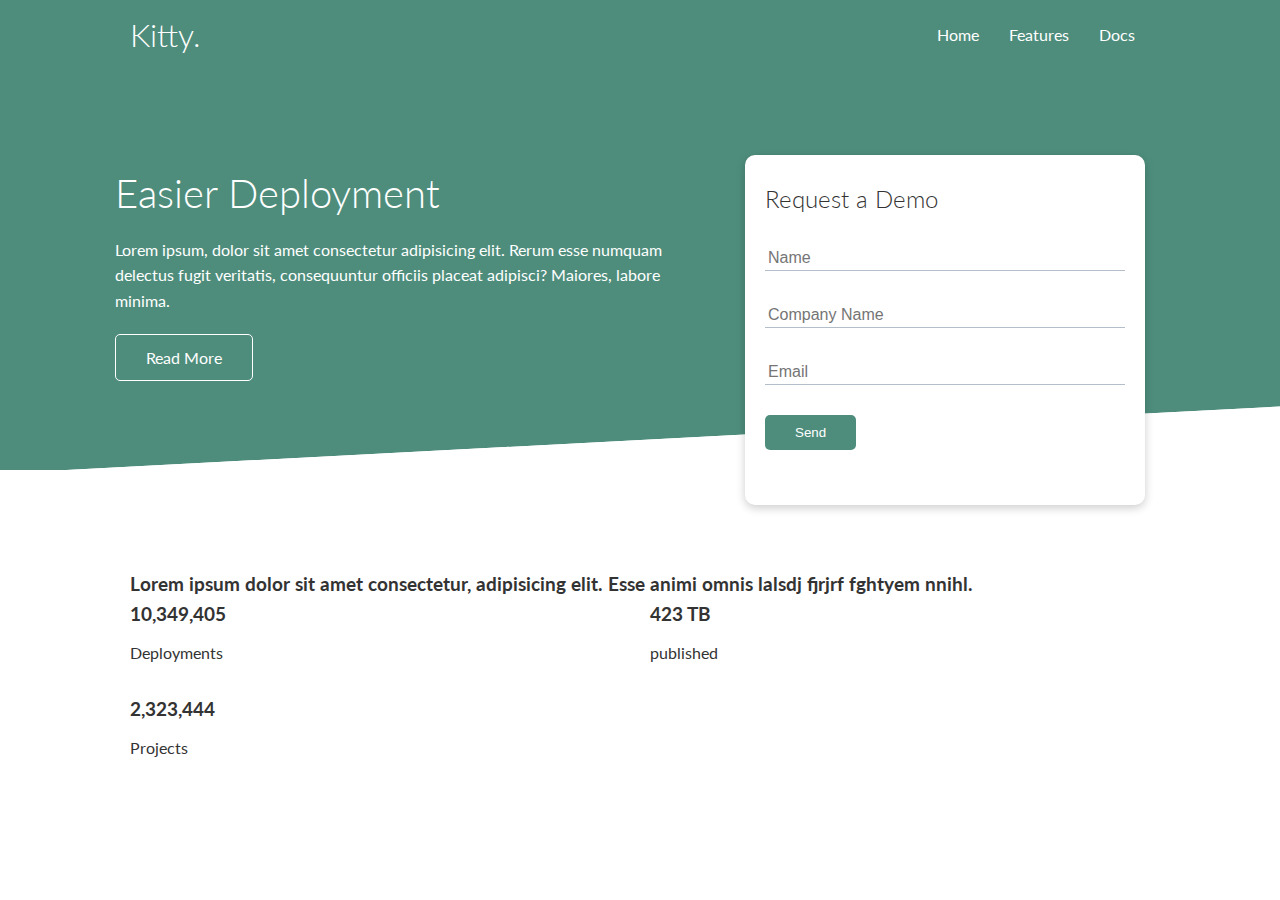
==== index.html @ d2a8c418 "Stats section" ====
<!DOCTYPE html>
<html lang="en">
<head>
    <meta charset="UTF-8">
    <meta name="viewport" content="width=device-width, initial-scale=1.0">
    <!-- code from cdnjs.com , search font and select the link which contain "all.min.css" at last -->
    <link rel="stylesheet" href="https://cdnjs.cloudflare.com/ajax/libs/font-awesome/5.15.1/css/all.min.css" integrity="sha512-+4zCK9k+qNFUR5X+cKL9EIR+ZOhtIloNl9GIKS57V1MyNsYpYcUrUeQc9vNfzsWfV28IaLL3i96P9sdNyeRssA==" crossorigin="anonymous" />
    <link rel="stylesheet" href="css/style.css">
    <title>Kitty | Cloud hosting for everyone</title>
</head>
<body>
    <!-- Navbar -->
    <div class="navbar">
 <div class="container flex ">         <!--adding utility class -->
            <h1 class="logo">Kitty.</h1>
            <nav>
                <ul>
                    <li><a href="index.html">Home</a></li>
                    <li><a href="features.html">Features</a></li>
                    <li><a href="docs.html">Docs</a></li>
                </ul>
            </nav>
        </div>
    </div>

    <!-- showcase -->
    <section class="showcase">
        <div class="container grid">
         <div class="showcase-text">
            <h1>Easier Deployment</h1>
            <p>Lorem ipsum, dolor sit amet consectetur adipisicing elit.
               Rerum esse numquam delectus fugit veritatis, consequuntur officiis placeat adipisci?
               Maiores, labore minima.</p>
               <a href="features.html" class="btn btn-outline">Read More</a>
         </div>
         <div class="showcase-form card">
             <h2>Request a Demo</h2>
             <form>
                 <div class="form-control">
                     <input type="text" name="name" placeholder="Name" required>
                 </div>
                 <div class="form-control">
                     <input type="text" name="company" placeholder="Company Name" required>
                 </div>
                 <div class="form-control">
                     <input type="email" name="email" placeholder="Email" required>
                </div>
                <input type="submit" value="Send" class="btn btn-primary">
             </form>
         </div>
        </div>
    </section>

    <!-- stats -->
    <section class="stats">
        <div class="container">
            <h3 class="stats-heading text-center my-1">
                Lorem ipsum dolor sit amet consectetur, adipisicing elit. 
                Esse animi omnis lalsdj fjrjrf  fghtyem nnihl. 
            </h3>
          
            <div class="grid grid-3 text-center my-4">
                <div>
                    <i class="fas fa-server fa-3x"></i>
                    <h3>10,349,405</h3>
                    <p class="text-secondary">Deployments</p>
                </div>
                <div>
                    <i class="fas fa-upload fa-3x"></i>
                    <h3>423 TB</h3>
                    <p class="text-secondary">published</p> 
                </div>
                <div>
                    <i class="fas fa-project-diagram fa-3x"></i>
                    <h3>2,323,444</h3>
                    <p class="text-secondary">Projects</p>
                </div>
            </div>

        </div>
    </section>
</body>
</html>
---- css/style.css ----
/* Lato Light:300 from google fornt */
@import url('https://fonts.googleapis.com/css2?family=Lato:wght@300&display=swap');

/* variables */
:root{
    --primary-color: #4e8d7c;
}

/* resetting the default styles *is the universal selector */
*{
    box-sizing: border-box;
    padding: 0;
    margin: 0;
}

body{
    font-family: 'Lato', sans-serif;
    color: #333333;
    line-height:1.6;
}

ul{
    list-style-type:none;
}
a{
     text-decoration:none;
     color:#333333;
 }

 h1,h2{
     font-weight: 300;
     line-height:1.2;
     margin: 10px 0;
 }

 p{
     margin: 10px 0;
 }

 img{
     width: 100%;
  }

  /* navbar styling */
  .navbar{
      background-color: var(--primary-color);
      color: #ffffff;
      height: 70px;
  }

  .navbar ul{
      /* menu will get aline in horizontal */
      display: flex;
  }

  .navbar a{
      color: #ffffff;
      padding: 10px;
      margin: 0 5px;
  }

  .navbar a:hover{
      border-bottom: 2px solid #fff;
  }

  .navbar .flex{
    justify-content: space-between;
  }

  /* showcase */
  .showcase{
    height: 400px;
    background-color: var(--primary-color);
    color: #fff;
    position: relative;
  }

  .showcase h1{
      font-size: 40px;
  }

  .showcase p{
    margin: 20px 0;
  }

  .showcase .grid{
      overflow: visible;
      grid-template-columns: 55% 45%;
      gap: 30px;
  }

  .showcase-form{
    position: relative;
    top: 60px;
    height: 350px;
    width: 400px;
    padding: 40px;
    z-index: 100;
    justify-self: flex-end;
  }
  .showcase-form .form-control{
      margin: 30px 0;
  }
  .showcase-form input[type=text],
  .showcase-form input[type=email]{
      border: 0;
      border-bottom: 1px solid #b4becb;
      width: 100%;
      padding: 3px;
      font-size: 16px;
  }

  .showcase-form input:focus {
      outline: none;
  }

  .showcase::before,
  .showcase::after {
      content: "";
      position: absolute;
      height: 100px;
      bottom: -70px;
      right: 0;
      left: 0;
      background:#fff;
      transform: skewY(-3deg);
      -webkit-transform: skewY(-3deg);
      -moz-transform: skewY(-3deg);
      -ms-transform: skewY(-3deg);
  }

  /* stats */
  .stats{
      padding-top: 100px;
  }

  /* utilities styling */
  .container{
      max-width: 1100px;
      margin: 0 auto;
      /* to fix the space between logo and the container which is blue at the top */
      overflow: auto;
      padding: 0 40px;

  }

  .card{
      background-color:#ffffff;
      color: #333333;
      border-radius: 10px;
      box-shadow: 0 3px 10px rgba(0, 0, 0, 0.2);
      padding: 20px;
      margin:20px;
  }

  .btn {
      display: inline-block;
      padding: 10px 30px;
      cursor:pointer;
      background: var(--primary-color);
      color:#ffffff;
      border:none;
      border-radius: 5px;
  }

  .btn-outline {
      background-color:transparent;
      border:1px #fff solid;
  }

  .btn:hover{
      transform: scale(0.98);
  }


  /* adding flexbox to put the elements of menu in line */

  .flex{
      display: flex;
      justify-content: center;
      align-items: center;
      height: 100%;
  }

  /* use of grid */
  .grid{
    display: grid;
    /* how wide we want each column can be define as following */
    grid-template-columns: 300px 200px;
    /* division of column */
    grid-template-columns: repeat(2, 1fr);
    /* space between column */
    gap:20px;
    justify-content:center;
    align-items: center;
    height:100%;
  }
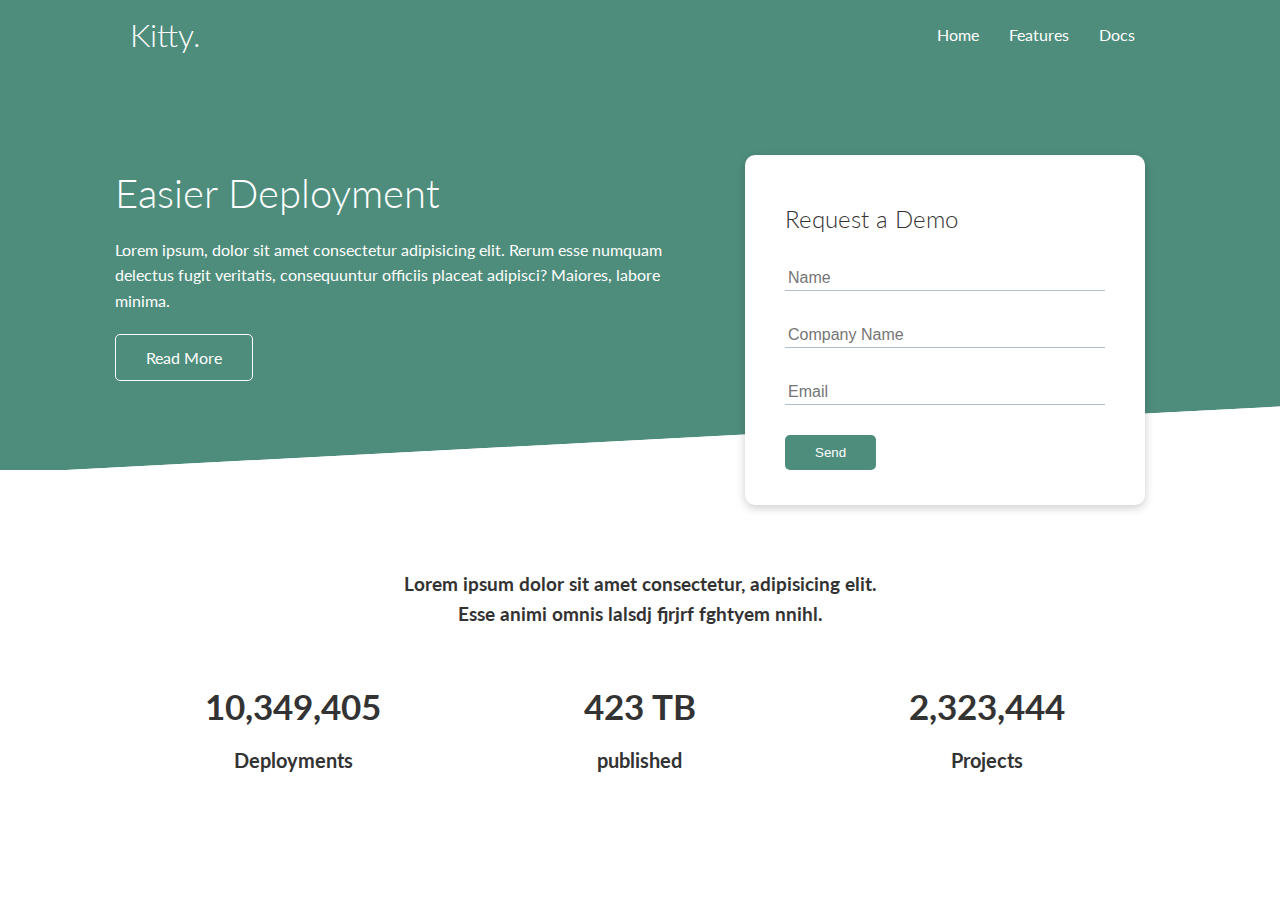
==== commit 97d13c0c: "Utility Classes-margin & padding" ====
--- a/index.html
+++ b/index.html
@@ -5,6 +5,7 @@
     <meta name="viewport" content="width=device-width, initial-scale=1.0">
     <!-- code from cdnjs.com , search font and select the link which contain "all.min.css" at last -->
     <link rel="stylesheet" href="https://cdnjs.cloudflare.com/ajax/libs/font-awesome/5.15.1/css/all.min.css" integrity="sha512-+4zCK9k+qNFUR5X+cKL9EIR+ZOhtIloNl9GIKS57V1MyNsYpYcUrUeQc9vNfzsWfV28IaLL3i96P9sdNyeRssA==" crossorigin="anonymous" />
+    <link rel="stylesheet" href="css/utilities.css">
     <link rel="stylesheet" href="css/style.css">
     <title>Kitty | Cloud hosting for everyone</title>
 </head>
--- a/css/utilities.css
+++ b/css/utilities.css
@@ -0,0 +1,139 @@
+/* utilities styling */
+.container{
+    max-width: 1100px;
+    margin: 0 auto;
+    /* to fix the space between logo and the container which is blue at the top */
+    overflow: auto;
+    padding: 0 40px;
+
+}
+
+.card{
+    background-color:#ffffff;
+    color: #333333;
+    border-radius: 10px;
+    box-shadow: 0 3px 10px rgba(0, 0, 0, 0.2);
+    padding: 20px;
+    margin:20px;
+}
+
+.btn {
+    display: inline-block;
+    padding: 10px 30px;
+    cursor:pointer;
+    background: var(--primary-color);
+    color:#ffffff;
+    border:none;
+    border-radius: 5px;
+}
+
+.btn-outline {
+    background-color:transparent;
+    border:1px #fff solid;
+}
+
+.btn:hover{
+    transform: scale(0.98);
+}
+
+.text-center{
+    text-align: center;
+}
+
+
+/* adding flexbox to put the elements of menu in line */
+
+.flex{
+    display: flex;
+    justify-content: center;
+    align-items: center;
+    height: 100%;
+}
+
+/* use of grid */
+.grid{
+  display: grid;
+  /* how wide we want each column can be define as following */
+  grid-template-columns: 300px 200px;
+  /* division of column */
+  grid-template-columns: repeat(2, 1fr);
+  /* space between column */
+  gap:20px;
+  justify-content:center;
+  align-items: center;
+  height:100%;
+}
+
+.grid-3{
+  grid-template-columns: repeat(3, 1fr);
+}
+
+/* margin */
+.my-1 {
+    margin: 1rem 0;
+}
+
+.my-2 {
+    margin: 1.5rem 0;
+}
+.my-3 {
+    margin: 2rem 0;
+}
+.my-4 {
+    margin: 3rem 0;
+}
+.my-5 {
+    margin: 4rem 0;
+}
+
+.m-1 {
+    margin: 1rem;
+}
+
+.m-2 {
+    margin: 1.5rem;
+}
+.m-3 {
+    margin: 2rem;
+}
+.m-4 {
+    margin: 3rem;
+}
+.m-5 {
+    margin: 4rem;
+}
+
+/* padding */
+.py-1 {
+    padding: 1rem 0;
+}
+
+.py-2 {
+    padding: 1.5rem 0;
+}
+.py-3 {
+    padding: 2rem 0;
+}
+.py-4 {
+    padding: 3rem 0;
+}
+.py-5 {
+    padding: 4rem 0;
+}
+
+.p-1 {
+    padding: 1rem;
+}
+
+.p-2 {
+    padding: 1.5rem;
+}
+.p-3 {
+    padding: 2rem;
+}
+.p-4 {
+    padding: 3rem;
+}
+.p-5 {
+    padding: 4rem;
+}--- a/css/style.css
+++ b/css/style.css
@@ -134,64 +134,17 @@
       padding-top: 100px;
   }
 
-  /* utilities styling */
-  .container{
-      max-width: 1100px;
-      margin: 0 auto;
-      /* to fix the space between logo and the container which is blue at the top */
-      overflow: auto;
-      padding: 0 40px;
-
+  .stats-heading{
+      max-width: 500px;
+      margin:auto;
   }
 
-  .card{
-      background-color:#ffffff;
-      color: #333333;
-      border-radius: 10px;
-      box-shadow: 0 3px 10px rgba(0, 0, 0, 0.2);
-      padding: 20px;
-      margin:20px;
+  .stats .grid h3{
+   font-size:35px;
+  }
+  .stats .grid p{
+   font-size:20px;
+   font-weight: bold;
   }
 
-  .btn {
-      display: inline-block;
-      padding: 10px 30px;
-      cursor:pointer;
-      background: var(--primary-color);
-      color:#ffffff;
-      border:none;
-      border-radius: 5px;
-  }
-
-  .btn-outline {
-      background-color:transparent;
-      border:1px #fff solid;
-  }
-
-  .btn:hover{
-      transform: scale(0.98);
-  }
-
-
-  /* adding flexbox to put the elements of menu in line */
-
-  .flex{
-      display: flex;
-      justify-content: center;
-      align-items: center;
-      height: 100%;
-  }
-
-  /* use of grid */
-  .grid{
-    display: grid;
-    /* how wide we want each column can be define as following */
-    grid-template-columns: 300px 200px;
-    /* division of column */
-    grid-template-columns: repeat(2, 1fr);
-    /* space between column */
-    gap:20px;
-    justify-content:center;
-    align-items: center;
-    height:100%;
-  }
+  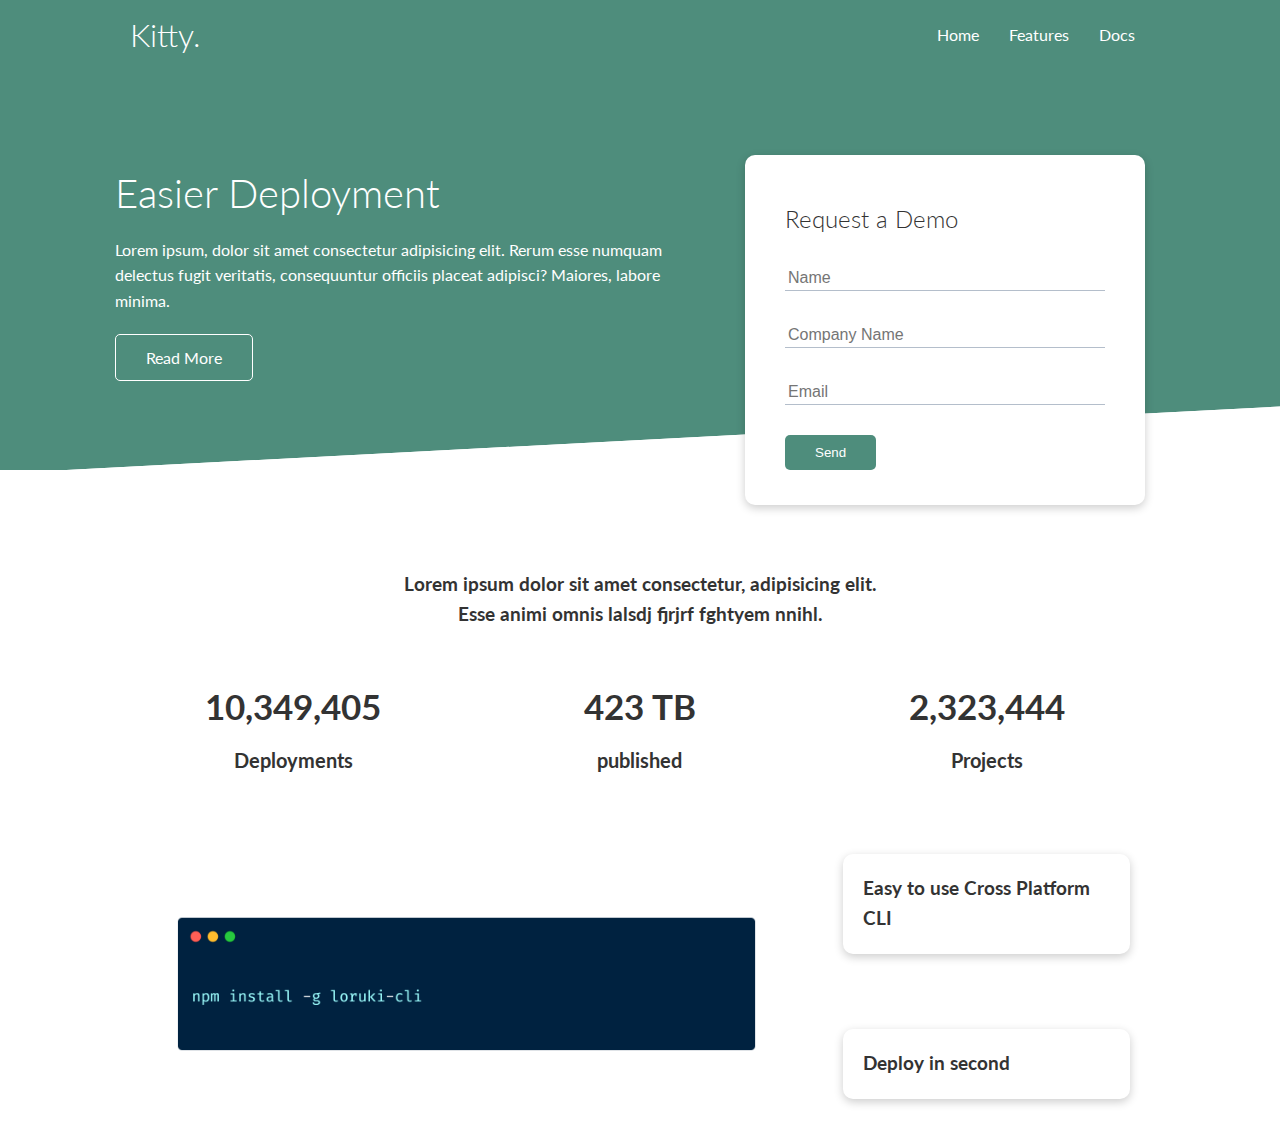
==== commit c781cfe4: "CLI section & grid clo & Row span" ====
--- a/index.html
+++ b/index.html
@@ -77,6 +77,19 @@
                     <p class="text-secondary">Projects</p>
                 </div>
             </div>
+        </div>
+    </section>
+
+    <!-- Cli -->
+    <section class="cli">
+        <div class="container grid">
+            <img src="images/cli.png" alt="">
+            <div class="card">
+                <h3>Easy to use Cross Platform CLI</h3>
+            </div>
+            <div class="card">
+                <h3>Deploy in second</h3>
+            </div>
 
         </div>
     </section>
--- a/css/style.css
+++ b/css/style.css
@@ -147,4 +147,13 @@
    font-weight: bold;
   }
 
-  +  .cli .grid{
+      grid-template-columns: repeat(3, 1fr);
+      grid-template-rows: repeat(2, 1fr);
+  }
+
+  /* very important step to span elements */
+  .cli .grid > *:first-child{
+    grid-column: 1/ span 2;
+    grid-row: 1 / span 2;
+  }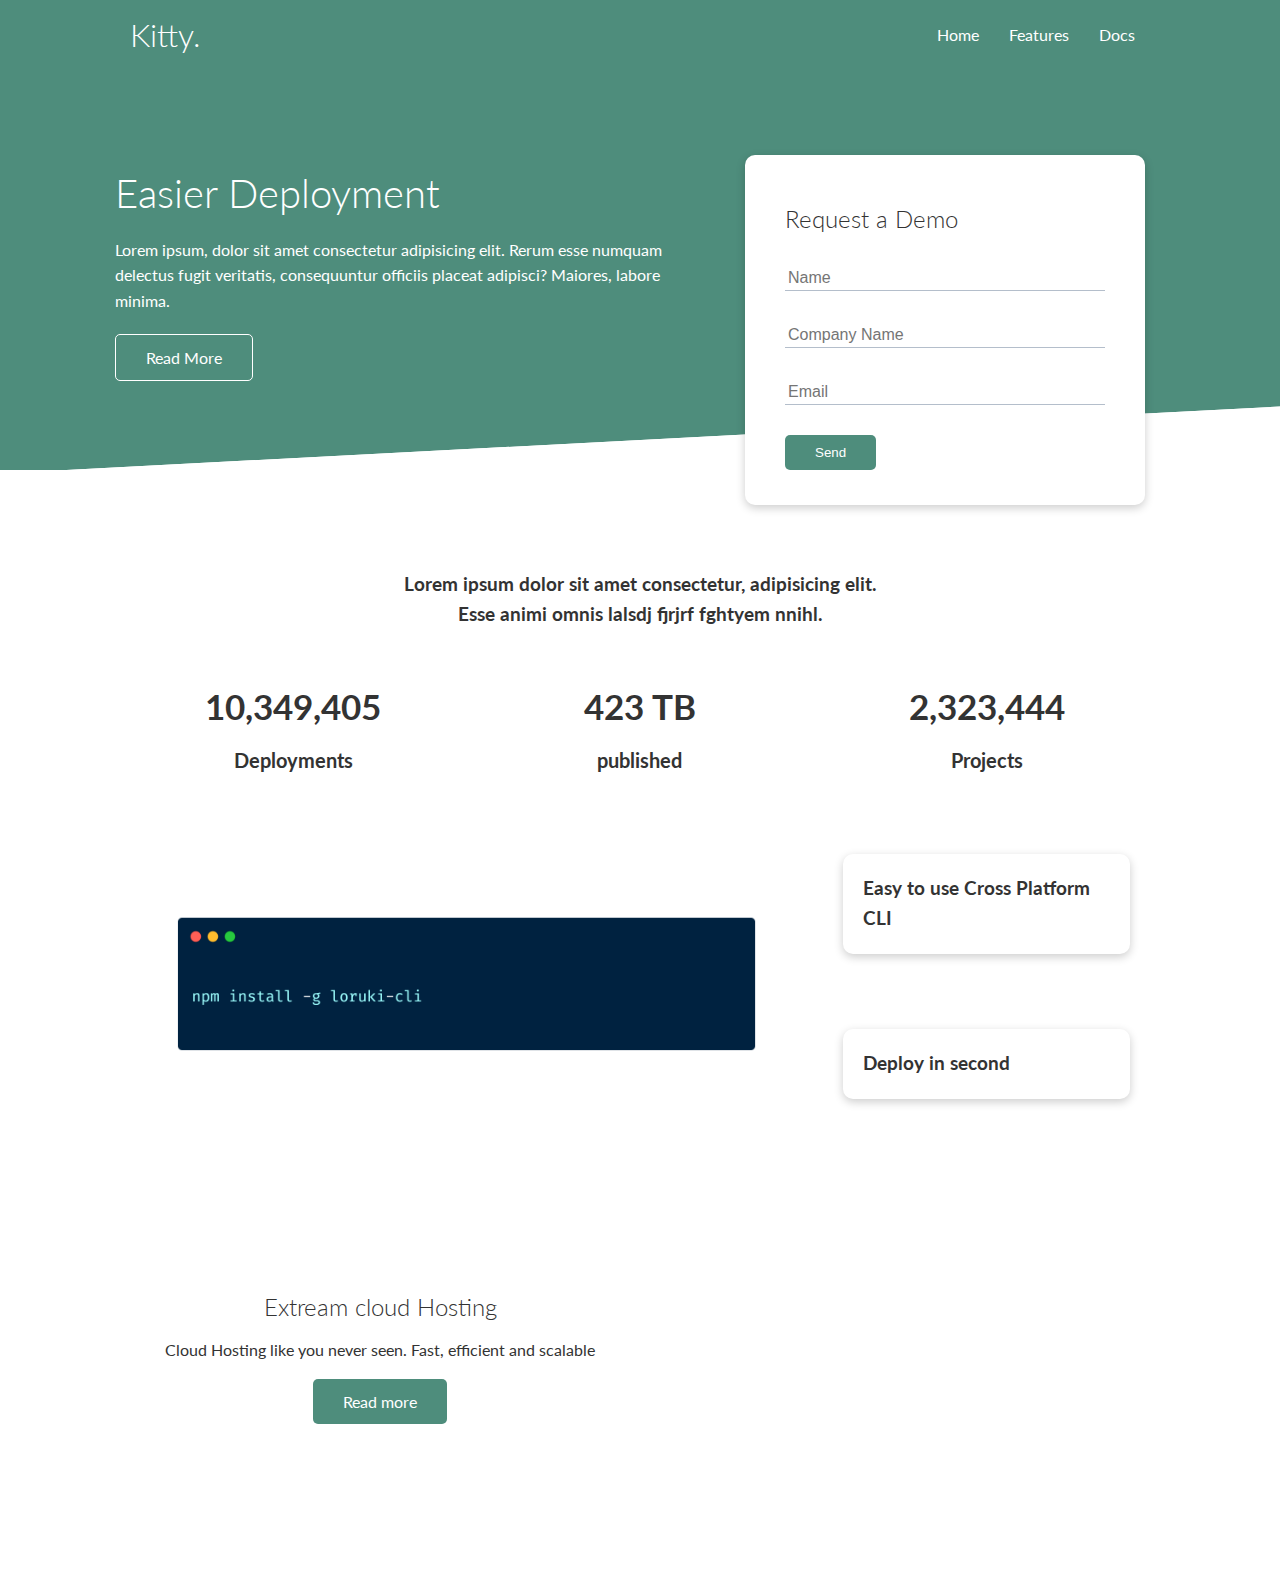
==== commit 0ea25630: "Cloud section" ====
--- a/index.html
+++ b/index.html
@@ -90,6 +90,20 @@
             <div class="card">
                 <h3>Deploy in second</h3>
             </div>
+        </div>
+    </section>
+
+    <!-- Cloud -->
+    <section class="cloud bg-primary my-2 py-2">
+        <div class="container grid">
+            <div class="text-center">
+                <h2 class="lg">Extream cloud Hosting</h2>
+                <p class="lead my-1">Cloud Hosting like you never seen.
+                     Fast, efficient and scalable</p>
+                     <a href="features.htm" class="btn btn-dark">Read more</a>
+            </div>
+
+            <img src="images/cloud.png" alt="">
 
         </div>
     </section>
--- a/css/style.css
+++ b/css/style.css
@@ -156,4 +156,9 @@
   .cli .grid > *:first-child{
     grid-column: 1/ span 2;
     grid-row: 1 / span 2;
+  }
+
+  /* Cloud */
+  .Cloud .grid{
+      grid-template-columns: 4fr 3fr;
   }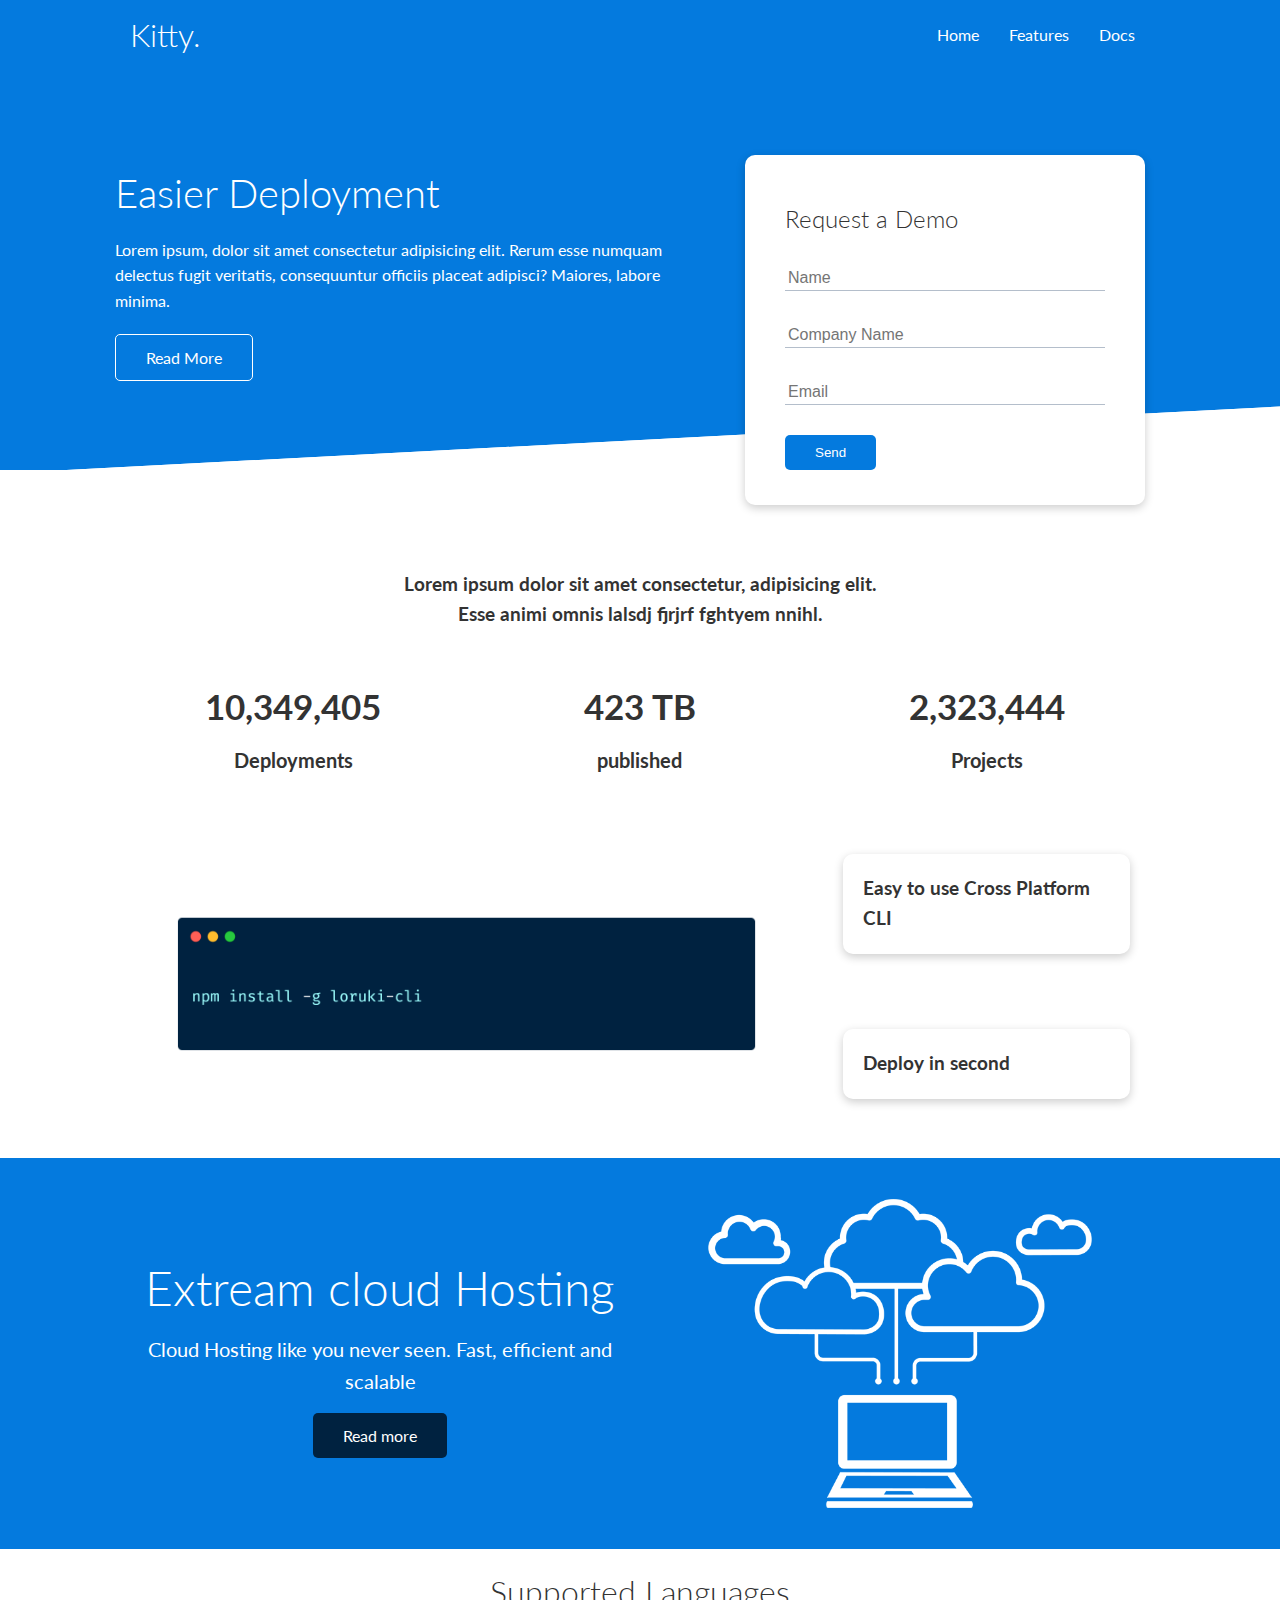
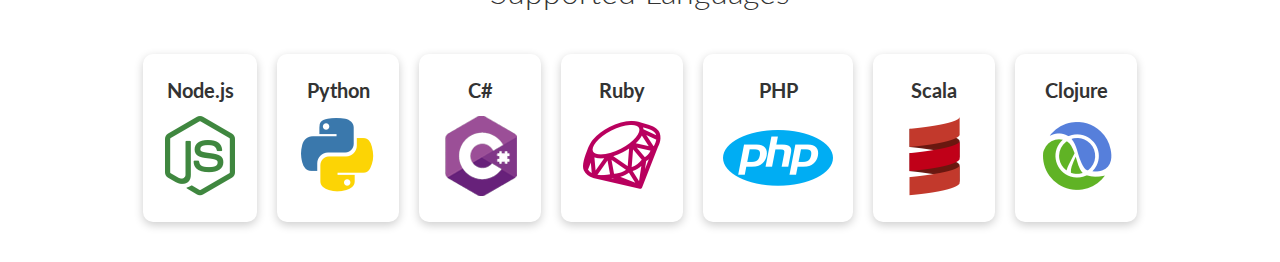
==== commit f78adb4d: "Languages section" ====
--- a/index.html
+++ b/index.html
@@ -107,5 +107,41 @@
 
         </div>
     </section>
+    <!-- Languages -->
+    <section class="languages">
+        <h2 class="md text-center my-2">
+            Supported Languages
+        </h2>
+        <div class="container flex">
+            <div class="card">
+                <h4>Node.js</h4>
+                <img src="images/logos/node.png" alt="">
+            </div>
+            <div class="card">
+                <h4>Python</h4>
+                <img src="images/logos/python.png" alt="">
+              </div>
+              <div class="card">
+                <h4>C#</h4>
+                <img src="images/logos/csharp.png" alt="">
+              </div>
+              <div class="card">
+                <h4>Ruby</h4>
+                <img src="images/logos/ruby.png" alt="">
+              </div>
+              <div class="card">
+                <h4>PHP</h4>
+                <img src="images/logos/php.png" alt="">
+              </div>
+              <div class="card">
+                <h4>Scala</h4>
+                <img src="images/logos/scala.png" alt="">
+              </div>
+              <div class="card">
+                <h4>Clojure</h4>
+                <img src="images/logos/clojure.png" alt="">
+              </div>
+        </div>
+    </section>
 </body>
 </html>--- a/css/utilities.css
+++ b/css/utilities.css
@@ -34,6 +34,46 @@
 
 .btn:hover{
     transform: scale(0.98);
+}
+
+/* bckgrounds & colored Buttons */
+.bg-primary,
+.btn-primary{
+    background-color: var(--primary-color);
+    color: #fff;
+}
+.bg-secondary,
+.btn-secondary{
+    background-color: var(--secondary-color);
+    color: #fff;
+}
+.bg-dark,
+.btn-dark{
+    background-color: var(--dark-color);
+    color: #fff;
+}
+.bg-light,
+.btn-light{
+    background-color: var(--light-color);
+    color: #333;
+}
+
+/* text sizes */
+.lead{
+    font-size:20px;
+}
+.sm{
+    font-size:1rem;
+}
+
+.md{
+    font-size:2rem;
+}
+.lg{
+    font-size:3rem;
+}
+.xl{
+    font-size:4rem;
 }
 
 .text-center{
--- a/css/style.css
+++ b/css/style.css
@@ -3,7 +3,10 @@
 
 /* variables */
 :root{
-    --primary-color: #4e8d7c;
+    --primary-color: #047ade;
+    --secondary-color: #1c3fa8;
+    --dark-color: #002240;
+    --light-color: #f4f4f4;
 }
 
 /* resetting the default styles *is the universal selector */
@@ -161,4 +164,25 @@
   /* Cloud */
   .Cloud .grid{
       grid-template-columns: 4fr 3fr;
-  }+  }
+
+  /* Languages */
+
+  .languages .flex {
+      flex-wrap: wrap;
+    }
+
+  .languages .card {
+      text-align: center;
+      margin:18px 10px 40px;
+      transition: transform 0.2s ease-in;
+  }
+
+  .languages .card h4 {
+      font-size: 20px;
+      margin-bottom: 10px;
+  }
+
+  .languages .card:hover{
+      transform: translateY(-15px)
+  }
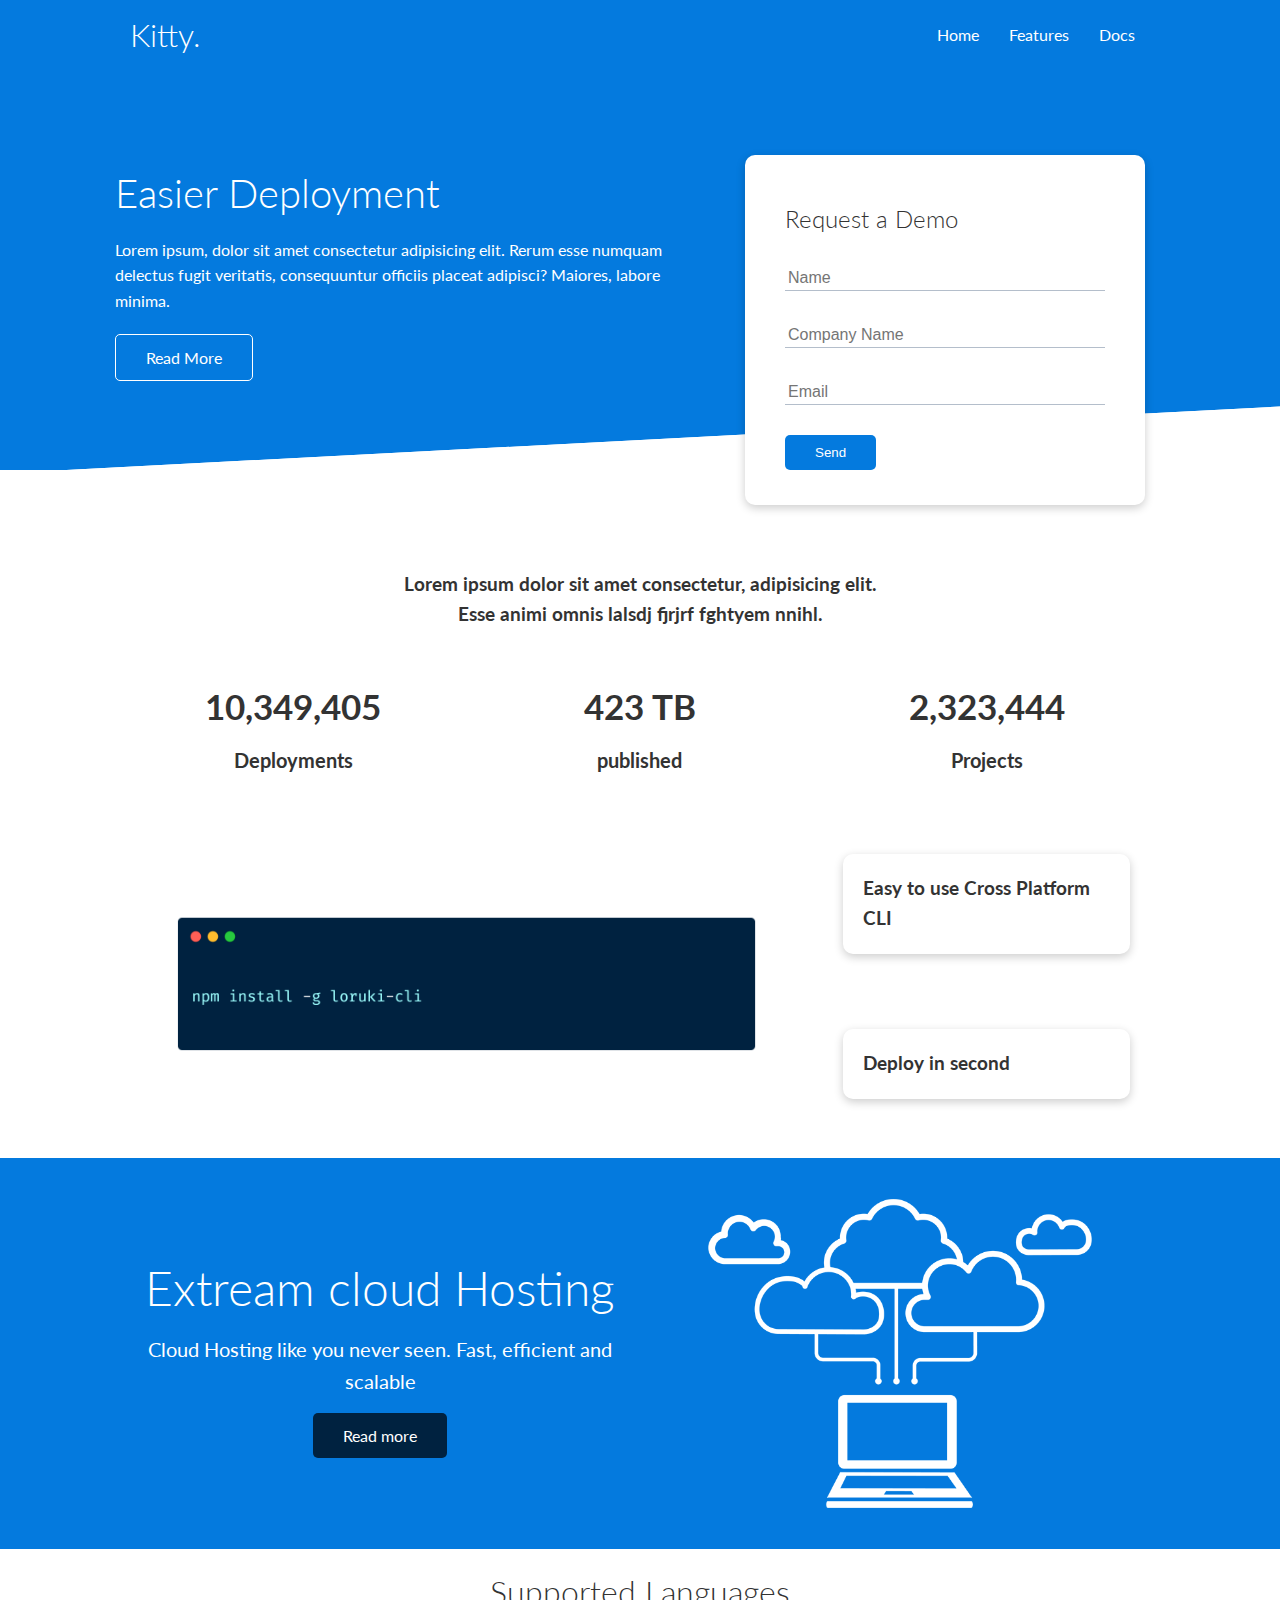
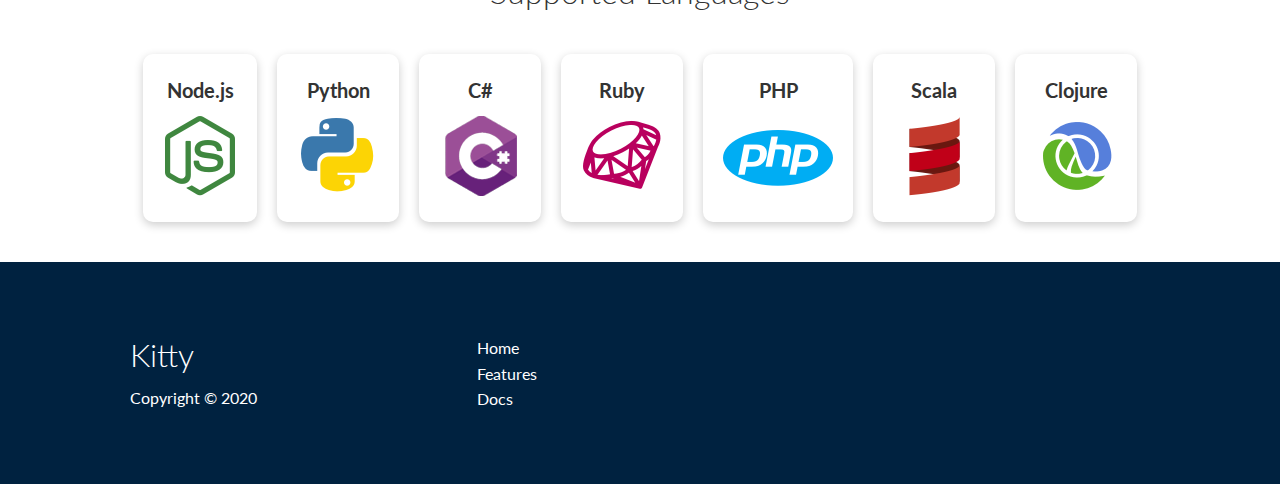
==== commit 7622fcec: "Footer" ====
--- a/index.html
+++ b/index.html
@@ -143,5 +143,30 @@
               </div>
         </div>
     </section>
+
+    <!-- footer -->
+
+    <footer class="footer bg-dark py-5">
+<div class="container grid grid-3">
+    <div>
+        <h1>Kitty</h1>
+        <p>Copyright &copy; 2020</p>
+    </div>
+    <nav>
+        <ul>
+            <li><a href="index.html">Home</a></li>
+            <li><a href="index.html">Features</a></li>
+            <li><a href="docs.html">Docs</a></li>
+        </ul>
+    </nav>
+<div class="social">
+    <a href="#"><i class="fab fa-github fa-2x"></i></a>
+    <a href="#"><i class="fab fa-facebook fa-2x"></i></a>
+    <a href="#"><i class="fab fa-instagram fa-2x"></i></a>
+    <a href="#"><i class="fab fa-twitter fa-2x"></i></a>
+</div>
+</div>
+    </footer>
+
 </body>
 </html>--- a/css/utilities.css
+++ b/css/utilities.css
@@ -52,6 +52,17 @@
     background-color: var(--dark-color);
     color: #fff;
 }
+
+.bg-primary a,
+.btn-primary a,
+.bg-secondary a,
+.btn-secondary a,
+.bg-dark a,
+.btn-dark a {
+color: #fff;
+    }
+
+
 .bg-light,
 .btn-light{
     background-color: var(--light-color);
--- a/css/style.css
+++ b/css/style.css
@@ -186,3 +186,9 @@
   .languages .card:hover{
       transform: translateY(-15px)
   }
+
+  /* footer */
+
+  .footer .social a {
+      margin: 0 10px;
+  }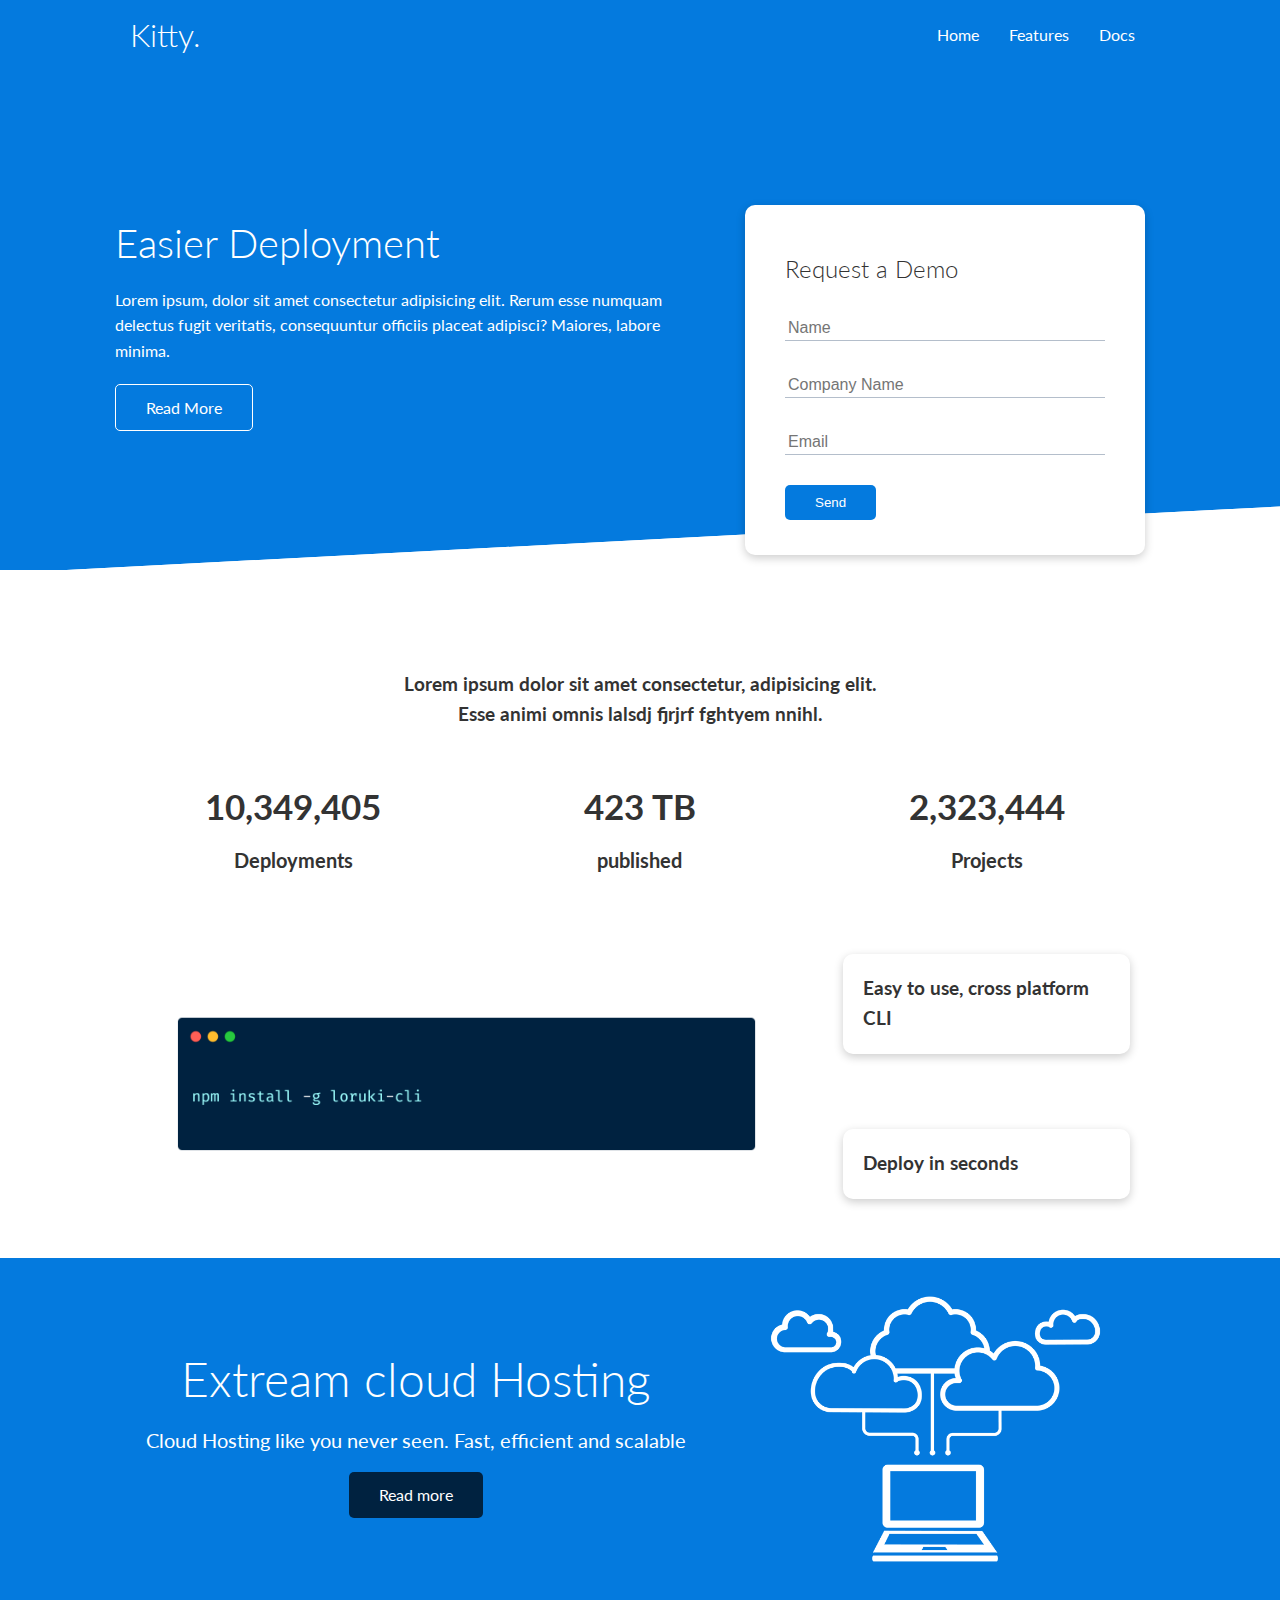
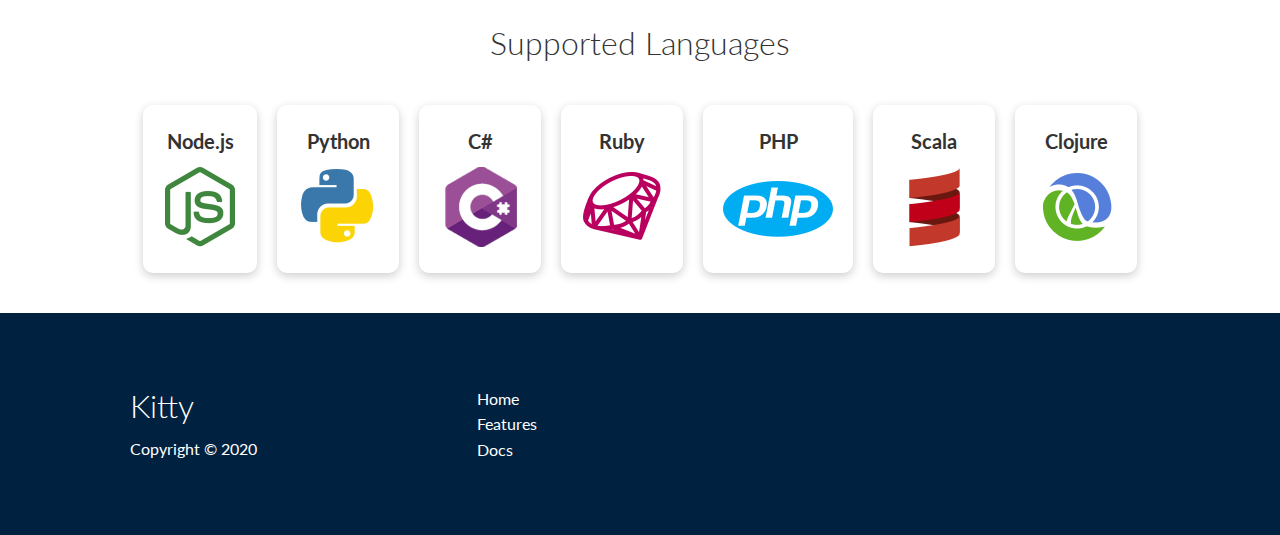
==== commit 12cd5fb2: "added media queries & responsive" ====
--- a/index.html
+++ b/index.html
@@ -85,10 +85,10 @@
         <div class="container grid">
             <img src="images/cli.png" alt="">
             <div class="card">
-                <h3>Easy to use Cross Platform CLI</h3>
+                <h3>Easy to use, cross platform CLI</h3>
             </div>
             <div class="card">
-                <h3>Deploy in second</h3>
+                <h3>Deploy in seconds</h3>
             </div>
         </div>
     </section>
--- a/css/utilities.css
+++ b/css/utilities.css
@@ -102,18 +102,14 @@
 }
 
 /* use of grid */
-.grid{
-  display: grid;
-  /* how wide we want each column can be define as following */
-  grid-template-columns: 300px 200px;
-  /* division of column */
-  grid-template-columns: repeat(2, 1fr);
-  /* space between column */
-  gap:20px;
-  justify-content:center;
-  align-items: center;
-  height:100%;
-}
+.grid {
+    display: grid;
+    grid-template-columns: repeat(2, 1fr);
+    gap: 20px;
+    justify-content: center;
+    align-items: center;
+    height: 100%;
+  }
 
 .grid-3{
   grid-template-columns: repeat(3, 1fr);
--- a/css/style.css
+++ b/css/style.css
@@ -72,7 +72,7 @@
 
   /* showcase */
   .showcase{
-    height: 400px;
+    height: 500px;
     background-color: var(--primary-color);
     color: #fff;
     position: relative;
@@ -150,22 +150,21 @@
    font-weight: bold;
   }
 
-  .cli .grid{
-      grid-template-columns: repeat(3, 1fr);
-      grid-template-rows: repeat(2, 1fr);
-  }
-
-  /* very important step to span elements */
-  .cli .grid > *:first-child{
-    grid-column: 1/ span 2;
+  .cli .grid {
+    grid-template-columns: repeat(3, 1fr);
+    grid-template-rows: repeat(2, 1fr);
+  }
+  
+  .cli .grid > *:first-child {
+    grid-column: 1 / span 2;
     grid-row: 1 / span 2;
   }
-
+  
   /* Cloud */
-  .Cloud .grid{
-      grid-template-columns: 4fr 3fr;
-  }
-
+  .cloud .grid {
+    grid-template-columns: 4fr 3fr;
+  }
+  
   /* Languages */
 
   .languages .flex {
@@ -191,4 +190,53 @@
 
   .footer .social a {
       margin: 0 10px;
-  }+  }
+
+  /* Tablet and Under */
+  @media (max-width: 768px) {
+
+    .grid,
+    .showcase .grid,
+    .cli .grid,
+    .stats .grid,
+    .cloud .grid{
+        grid-template-columns: 1fr;
+        grid-template-rows: 1fr;
+    }
+
+    .showcase{
+        height: auto;
+    }
+    .showcase-text {
+        text-align: center;
+        margin-top:40px;
+    }
+
+    .showcase-form{
+        justify-self: center;
+        margin:auto;
+    }
+
+    .cli .grid > *:first-child {
+        grid-column: 1;
+        grid-row: 1;
+      }
+    
+  }
+
+  /* Mobile */
+  @media (max-width: 500px) {
+      .navbar {
+          height: 110px;
+      }
+
+      .navbar .flex{
+          flex-direction: column;
+      }
+
+      .navbar ul{
+          padding:10px;
+          background-color: rgba(0, 0, 0, 0.1);
+      }
+      
+}
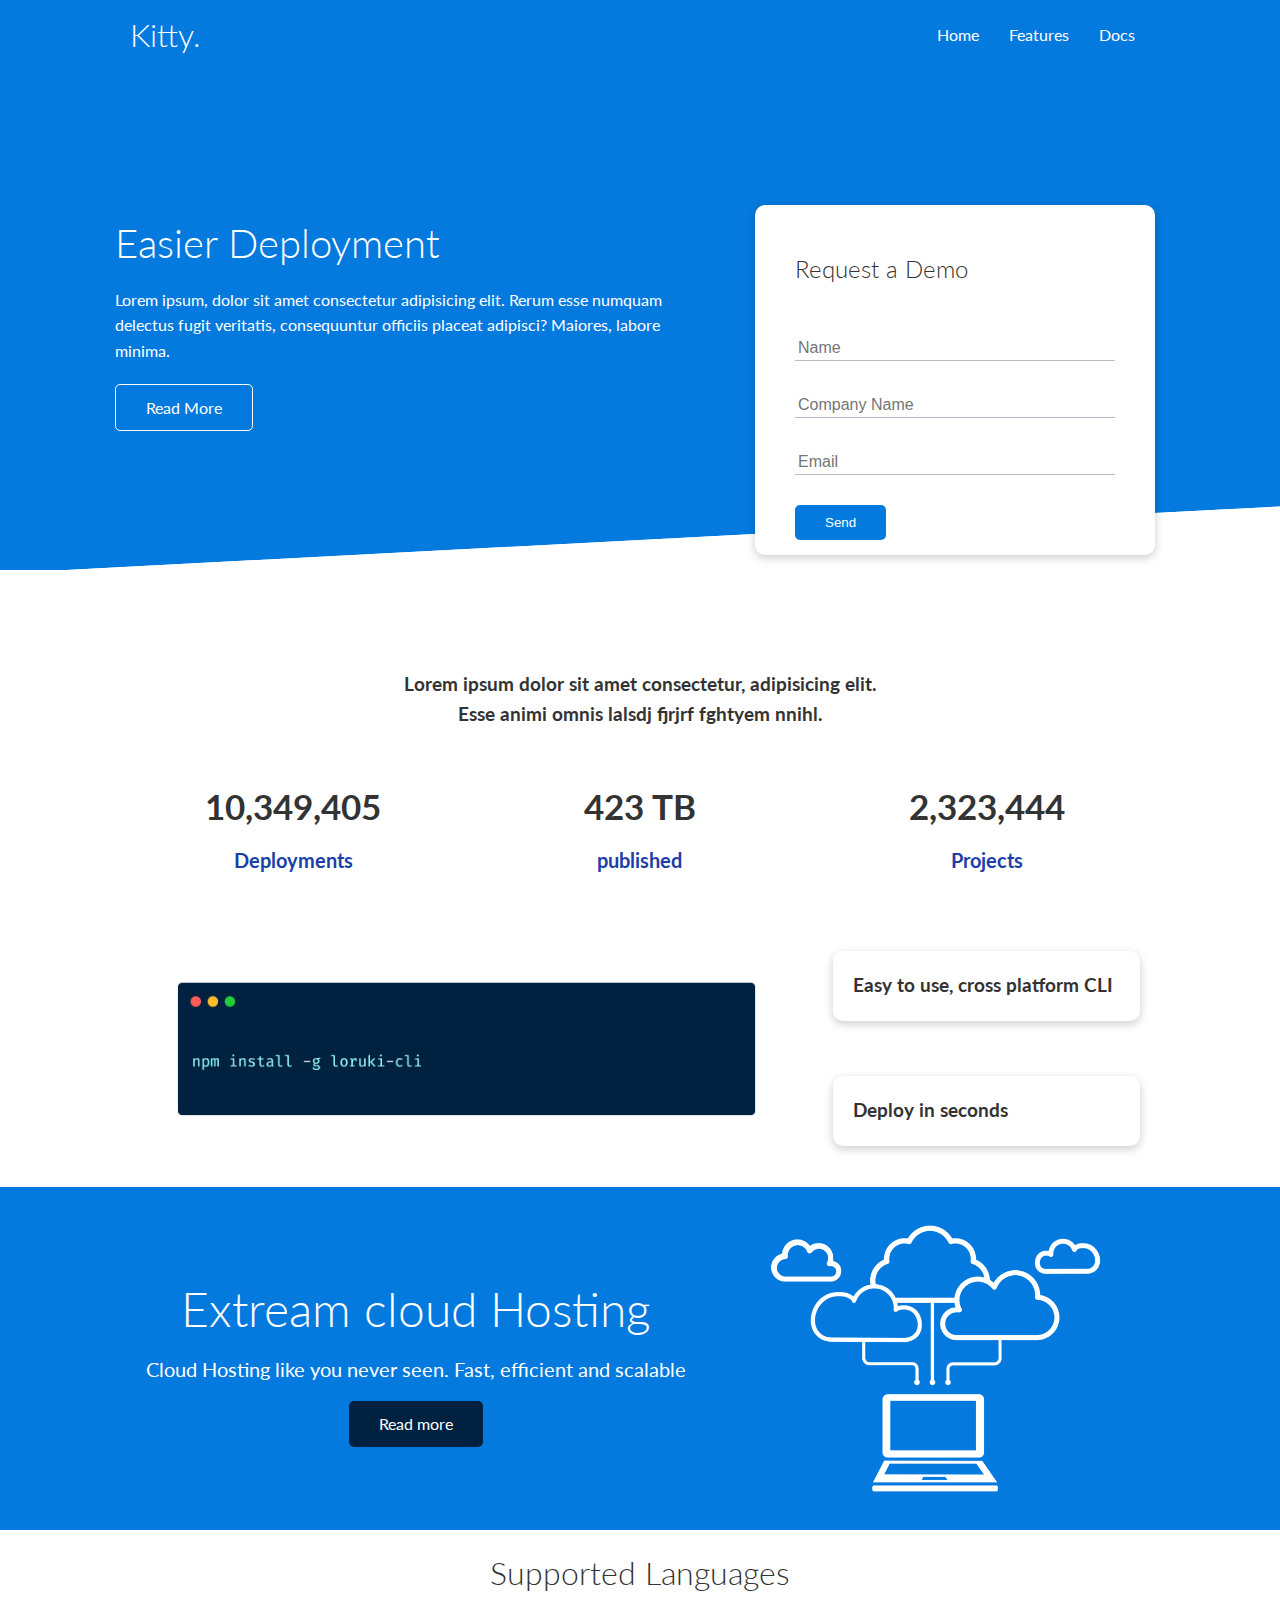
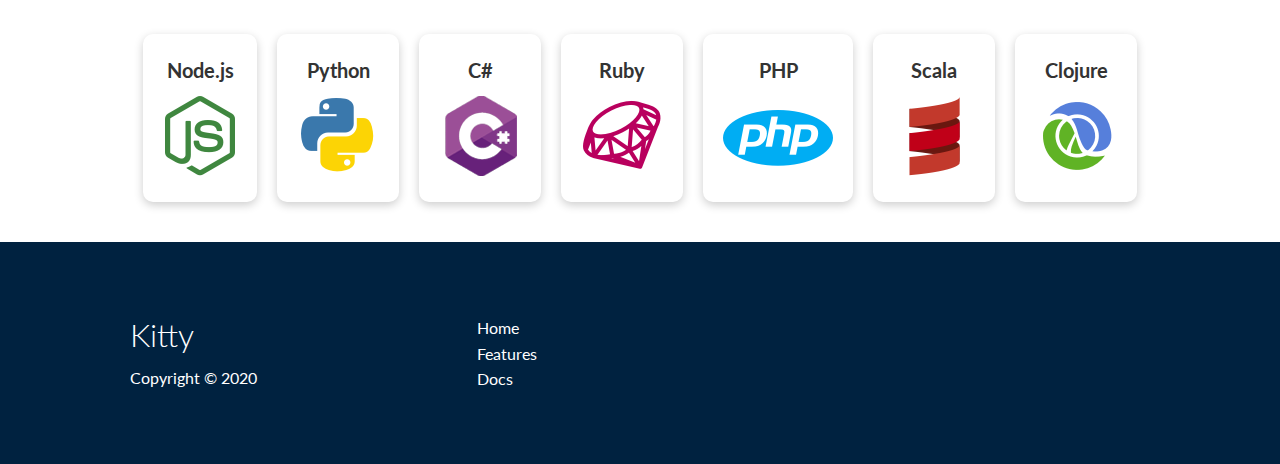
==== commit 8ae7a296: "Added form property form netlify" ====
--- a/index.html
+++ b/index.html
@@ -36,7 +36,11 @@
          </div>
          <div class="showcase-form card">
              <h2>Request a Demo</h2>
-             <form>
+             <form name="contact" method="POST"  netlify-honeypot="bot-field" data-netlify="true">
+                <input type="hidden" name="form-name" value="contact">
+                <p class="hidden">
+                    <label>Don’t fill this out if you’re human: <input name="bot-field" /></label>
+                  </p> 
                  <div class="form-control">
                      <input type="text" name="name" placeholder="Name" required>
                  </div>
--- a/css/utilities.css
+++ b/css/utilities.css
@@ -14,7 +14,7 @@
     border-radius: 10px;
     box-shadow: 0 3px 10px rgba(0, 0, 0, 0.2);
     padding: 20px;
-    margin:20px;
+    margin:10px;
 }
 
 .btn {
@@ -52,6 +52,11 @@
     background-color: var(--dark-color);
     color: #fff;
 }
+.bg-light,
+.btn-light{
+    background-color: var(--light-color);
+    color: #333;
+}
 
 .bg-primary a,
 .btn-primary a,
@@ -62,11 +67,23 @@
 color: #fff;
     }
 
-
-.bg-light,
-.btn-light{
-    background-color: var(--light-color);
-    color: #333;
+    
+/* Text colours */
+.text-primary{
+    color: var(--primary-color);
+    
+}
+.text-secondary{
+    color: var(--secondary-color);
+    
+}
+.text-dark{
+    color: var(--dark-color);
+    
+}
+.text-light{
+    color: var(--light-color);
+    
 }
 
 /* text sizes */
@@ -89,6 +106,27 @@
 
 .text-center{
     text-align: center;
+}
+
+/* Alert */
+.alert{
+    background-color: var(--light-color);
+    padding:10px 20px;
+    font-weight: bold;
+    margin:15px 0;
+}
+
+.alert i{
+    margin-right: 10px;
+}
+
+.alert-success{
+    background-color: var(--success-color);
+    color: #fff;
+}
+.alert-error{
+    background-color: var(--error-color);
+    color: #fff;
 }
 
 
--- a/css/style.css
+++ b/css/style.css
@@ -7,6 +7,9 @@
     --secondary-color: #1c3fa8;
     --dark-color: #002240;
     --light-color: #f4f4f4;
+    --success-color: #5cb85c;
+    --error-color: #d9434f;
+
 }
 
 /* resetting the default styles *is the universal selector */
@@ -42,6 +45,18 @@
 
  img{
      width: 100%;
+  }
+
+  code , pre{
+      background:#333;
+      color:#fff;
+      padding: 10px;
+
+  }
+
+  .hidden{
+      visibility:hidden;
+      height: 0;
   }
 
   /* navbar styling */
@@ -90,6 +105,10 @@
       overflow: visible;
       grid-template-columns: 55% 45%;
       gap: 30px;
+  }
+
+  .showcase-text{
+      animation: slideInFromLeft 1s ease-in;
   }
 
   .showcase-form{
@@ -100,6 +119,7 @@
     padding: 40px;
     z-index: 100;
     justify-self: flex-end;
+    animation: slideInFromRight 1s ease-in;
   }
   .showcase-form .form-control{
       margin: 30px 0;
@@ -135,6 +155,7 @@
   /* stats */
   .stats{
       padding-top: 100px;
+      animation: slideInFromBottom 1s ease-in;
   }
 
   .stats-heading{
@@ -186,10 +207,93 @@
       transform: translateY(-15px)
   }
 
+  /* Features */
+
+  .features-head img, .docs-head img{
+      width: 200px;
+      justify-self: flex-end;
+  }
+  .features-sub-head img{
+    width: 300px;
+    justify-self: flex-end;
+  }
+
+  .features-main .card > i {
+    margin-right: 20px;
+  }
+
+  .features-main .grid{
+      padding: 30px;
+  }
+
+  .features-main .grid > *:first-child {
+    grid-column: 1 / span 3;
+  }
+  .features-main .grid > *:nth-child(2) {
+    grid-column: 1 / span 2;
+  }
+
+  /* Docs */
+
+  .docs-main h3{
+      margin: 20px 0;
+  }
+
+  .docs-main .grid{
+      grid-template-columns: 1fr 2fr;
+      align-items: flex-start;
+  }
+
+  .docs-main nav li{
+      font-size: 17px;
+      padding-bottom: 5px;
+      margin-bottom: 5px;
+      border-bottom: 1px #ccc solid;
+  }
+
+  .docs-main a:hover{
+      font-weight: bold;
+  }
+
   /* footer */
 
   .footer .social a {
       margin: 0 10px;
+  }
+
+  /* Animations */
+
+  @keyframes slideInFromLeft {
+      0%{
+          transform: translateX(-100%);
+      }
+      100%{
+          transform: translateX(0);
+      }
+  }
+  @keyframes slideInFromRight {
+      0%{
+          transform: translateX(100%);
+      }
+      100%{
+          transform: translateX(0);
+      }
+  }
+  @keyframes slideInFromTop {
+      0%{
+          transform: translateY(-100%);
+      }
+      100%{
+          transform: translateX(0);
+      }
+  }
+  @keyframes slideInFromBottom {
+      0%{
+          transform: translateY(100%);
+      }
+      100%{
+          transform: translateX(0);
+      }
   }
 
   /* Tablet and Under */
@@ -199,7 +303,9 @@
     .showcase .grid,
     .cli .grid,
     .stats .grid,
-    .cloud .grid{
+    .cloud .grid,
+    .features-main .grid,
+    .docs-main .grid{
         grid-template-columns: 1fr;
         grid-template-rows: 1fr;
     }
@@ -210,17 +316,36 @@
     .showcase-text {
         text-align: center;
         margin-top:40px;
+        animation: slideInFromTop 1s ease-in;
     }
 
     .showcase-form{
         justify-self: center;
         margin:auto;
+        animation: slideInFromBottom 1s ease-in;
     }
 
     .cli .grid > *:first-child {
         grid-column: 1;
         grid-row: 1;
       }
+
+      .features-head,
+      .features-sub-head,
+      .docs-head{
+          text-align: center;
+      }
+      .features-head img,
+      .features-sub-head img,
+      .docs-head img{
+          justify-self: center;
+      }
+
+      .features-main .grid >:first-child,
+      .features-main .grid >:nth-child(2){
+          grid-column: 1;
+      }
+
     
   }
 
